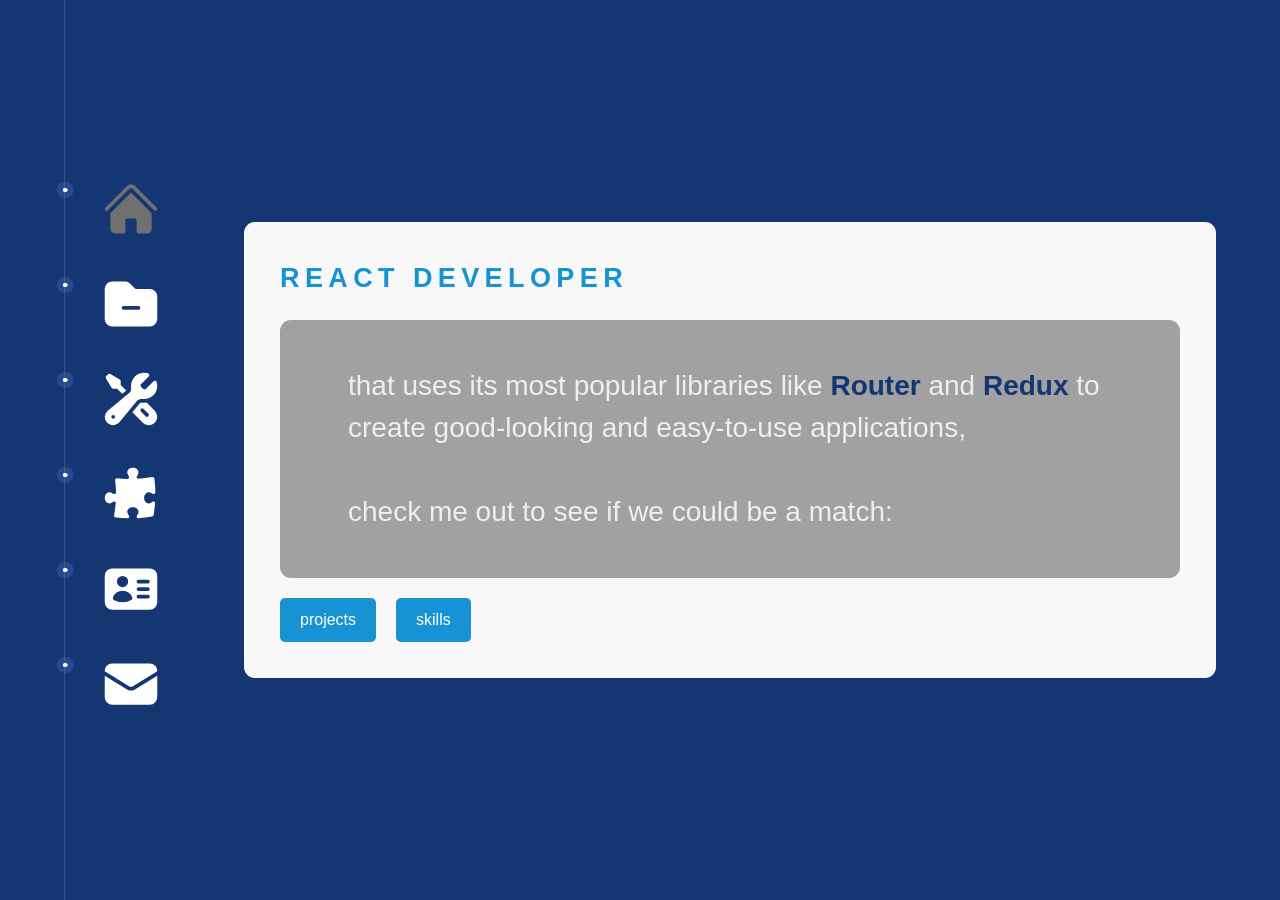
==== index.html @ 2529e538 "all favicons added to match navbar icons" ====
<!DOCTYPE html>
<html lang="en">
  <head>
    <meta charset="UTF-8" />
    <meta name="viewport" content="width=device-width, initial-scale=1.0" />
    <!-- fonts -->
    <link rel="preconnect" href="https://fonts.googleapis.com" />
    <link rel="preconnect" href="https://fonts.gstatic.com" crossorigin />
    <link
      href="https://api.fonts.coollabs.io/css2?family=Outfit:wght@300;400;700&display=swap"
      rel="stylesheet"
    />
    <!-- end of fonts -->
    <!-- favicon -->
    <link rel="icon" type="image/svg+xml" href="./assets/home.svg" />
    <title>home</title>
    <link rel="stylesheet" href="styles.css" />
  </head>
  <body>
    <div class="container">
      <header>
        <nav>
          <ul class="icons-list">
            <!--  -->

            <!-- home nav-icon -->
            <li>
              <a href="#">
                <svg
                  xmlns="http://www.w3.org/2000/svg"
                  viewBox="0 0 24 24"
                  fill="currentColor"
                  class="w-6 h-6 nav-icon current-page"
                >
                  <path
                    d="M11.47 3.84a.75.75 0 011.06 0l8.69 8.69a.75.75 0 101.06-1.06l-8.689-8.69a2.25 2.25 0 00-3.182 0l-8.69 8.69a.75.75 0 001.061 1.06l8.69-8.69z"
                  />
                  <path
                    d="M12 5.432l8.159 8.159c.03.03.06.058.091.086v6.198c0 1.035-.84 1.875-1.875 1.875H15a.75.75 0 01-.75-.75v-4.5a.75.75 0 00-.75-.75h-3a.75.75 0 00-.75.75V21a.75.75 0 01-.75.75H5.625a1.875 1.875 0 01-1.875-1.875v-6.198a2.29 2.29 0 00.091-.086L12 5.43z"
                  />
                </svg>
              </a>
            </li>
            <!-- end of home nav-icon -->

            <!-- projects nav-icon -->
            <li>
              <a href="./pages/projects.html">
                <svg
                  xmlns="http://www.w3.org/2000/svg"
                  viewBox="0 0 24 24"
                  fill="currentColor"
                  class="w-6 h-6 nav-icon"
                >
                  <path
                    fill-rule="evenodd"
                    d="M19.5 21a3 3 0 003-3V9a3 3 0 00-3-3h-5.379a.75.75 0 01-.53-.22L11.47 3.66A2.25 2.25 0 009.879 3H4.5a3 3 0 00-3 3v12a3 3 0 003 3h15zM9 12.75a.75.75 0 000 1.5h6a.75.75 0 000-1.5H9z"
                    clip-rule="evenodd"
                  />
                </svg>
              </a>
            </li>
            <!-- end of projects nav-icon -->

            <!-- skills nav-icon -->
            <li>
              <a href="./pages/skills.html">
                <svg
                  xmlns="http://www.w3.org/2000/svg"
                  viewBox="0 0 24 24"
                  fill="currentColor"
                  class="w-6 h-6 nav-icon"
                >
                  <path
                    fill-rule="evenodd"
                    d="M12 6.75a5.25 5.25 0 016.775-5.025.75.75 0 01.313 1.248l-3.32 3.319c.063.475.276.934.641 1.299.365.365.824.578 1.3.64l3.318-3.319a.75.75 0 011.248.313 5.25 5.25 0 01-5.472 6.756c-1.018-.086-1.87.1-2.309.634L7.344 21.3A3.298 3.298 0 112.7 16.657l8.684-7.151c.533-.44.72-1.291.634-2.309A5.342 5.342 0 0112 6.75zM4.117 19.125a.75.75 0 01.75-.75h.008a.75.75 0 01.75.75v.008a.75.75 0 01-.75.75h-.008a.75.75 0 01-.75-.75v-.008z"
                    clip-rule="evenodd"
                  />
                  <path
                    d="M10.076 8.64l-2.201-2.2V4.874a.75.75 0 00-.364-.643l-3.75-2.25a.75.75 0 00-.916.113l-.75.75a.75.75 0 00-.113.916l2.25 3.75a.75.75 0 00.643.364h1.564l2.062 2.062 1.575-1.297z"
                  />
                  <path
                    fill-rule="evenodd"
                    d="M12.556 17.329l4.183 4.182a3.375 3.375 0 004.773-4.773l-3.306-3.305a6.803 6.803 0 01-1.53.043c-.394-.034-.682-.006-.867.042a.589.589 0 00-.167.063l-3.086 3.748zm3.414-1.36a.75.75 0 011.06 0l1.875 1.876a.75.75 0 11-1.06 1.06L15.97 17.03a.75.75 0 010-1.06z"
                    clip-rule="evenodd"
                  />
                </svg>
              </a>
            </li>
            <!-- end of skills nav-icon -->

            <!-- challenges nav-icon -->
            <li>
              <a href="./pages/challenges.html">
                <svg
                  xmlns="http://www.w3.org/2000/svg"
                  viewBox="0 0 24 24"
                  fill="currentColor"
                  class="w-6 h-6 nav-icon"
                >
                  <path
                    d="M11.25 5.337c0-.355-.186-.676-.401-.959a1.647 1.647 0 01-.349-1.003c0-1.036 1.007-1.875 2.25-1.875S15 2.34 15 3.375c0 .369-.128.713-.349 1.003-.215.283-.401.604-.401.959 0 .332.278.598.61.578 1.91-.114 3.79-.342 5.632-.676a.75.75 0 01.878.645 49.17 49.17 0 01.376 5.452.657.657 0 01-.66.664c-.354 0-.675-.186-.958-.401a1.647 1.647 0 00-1.003-.349c-1.035 0-1.875 1.007-1.875 2.25s.84 2.25 1.875 2.25c.369 0 .713-.128 1.003-.349.283-.215.604-.401.959-.401.31 0 .557.262.534.571a48.774 48.774 0 01-.595 4.845.75.75 0 01-.61.61c-1.82.317-3.673.533-5.555.642a.58.58 0 01-.611-.581c0-.355.186-.676.401-.959.221-.29.349-.634.349-1.003 0-1.035-1.007-1.875-2.25-1.875s-2.25.84-2.25 1.875c0 .369.128.713.349 1.003.215.283.401.604.401.959a.641.641 0 01-.658.643 49.118 49.118 0 01-4.708-.36.75.75 0 01-.645-.878c.293-1.614.504-3.257.629-4.924A.53.53 0 005.337 15c-.355 0-.676.186-.959.401-.29.221-.634.349-1.003.349-1.036 0-1.875-1.007-1.875-2.25s.84-2.25 1.875-2.25c.369 0 .713.128 1.003.349.283.215.604.401.959.401a.656.656 0 00.659-.663 47.703 47.703 0 00-.31-4.82.75.75 0 01.83-.832c1.343.155 2.703.254 4.077.294a.64.64 0 00.657-.642z"
                  />
                </svg>
              </a>
            </li>
            <!-- end of challenges nav-icon -->

            <!-- about nav-icon -->
            <li>
              <a href="./pages/about.html">
                <svg
                  xmlns="http://www.w3.org/2000/svg"
                  viewBox="0 0 24 24"
                  fill="currentColor"
                  class="w-6 h-6 nav-icon"
                >
                  <path
                    fill-rule="evenodd"
                    d="M4.5 3.75a3 3 0 00-3 3v10.5a3 3 0 003 3h15a3 3 0 003-3V6.75a3 3 0 00-3-3h-15zm4.125 3a2.25 2.25 0 100 4.5 2.25 2.25 0 000-4.5zm-3.873 8.703a4.126 4.126 0 017.746 0 .75.75 0 01-.351.92 7.47 7.47 0 01-3.522.877 7.47 7.47 0 01-3.522-.877.75.75 0 01-.351-.92zM15 8.25a.75.75 0 000 1.5h3.75a.75.75 0 000-1.5H15zM14.25 12a.75.75 0 01.75-.75h3.75a.75.75 0 010 1.5H15a.75.75 0 01-.75-.75zm.75 2.25a.75.75 0 000 1.5h3.75a.75.75 0 000-1.5H15z"
                    clip-rule="evenodd"
                  />
                </svg>
              </a>
            </li>
            <!-- end of about nav-icon -->

            <!-- contact nav-icon -->
            <li>
              <a href="./pages/contact.html">
                <svg
                  xmlns="http://www.w3.org/2000/svg"
                  viewBox="0 0 24 24"
                  fill="currentColor"
                  class="w-6 h-6 nav-icon"
                >
                  <path
                    d="M1.5 8.67v8.58a3 3 0 003 3h15a3 3 0 003-3V8.67l-8.928 5.493a3 3 0 01-3.144 0L1.5 8.67z"
                  />
                  <path
                    d="M22.5 6.908V6.75a3 3 0 00-3-3h-15a3 3 0 00-3 3v.158l9.714 5.978a1.5 1.5 0 001.572 0L22.5 6.908z"
                  />
                </svg>
              </a>
            </li>
            <!-- end of contact nav-icon -->
          </ul>
        </nav>
      </header>
      <main>
        <!-- home -->
        <section>
          <!-- home -->
          <div>
            <h1 class="title">react developer</h1>
            <div class="home-container">
              <br />
              <p style="margin-left: 50px; font-size: 28px">
                that uses its most popular libraries like
                <span class="color">Router</span> and
                <span class="color">Redux</span> to create good-looking and
                easy-to-use applications,
                <br />
                <br />
                check me out to see if we could be a match:
              </p>
              <br />
            </div>
            <div class="buttons">
              <a href="./pages/projects.html" class="styled-button">projects</a>
              <a href="./pages/skills.html" class="styled-button">skills</a>
            </div>
          </div>
        </section>
        <!-- end of home -->
      </main>
    </div>
  </body>
</html>
---- styles.css ----
/* social living */

/*  */
:root {
  /* featurerd */
  --clr-sl1: #707070;
  --clr-sl2: #efefef;
  /* hover */
  --clr-sl3: #1792d2;
  /* background */
  --clr-sl4: #143774;
  /* header bg */
  --clr-sl5: #f8f8f8;
  /* title */
  --clr-sl5: #143774;

  /*  */
  --clr-neutral-100: hsla(0, 0%, 100%, 1);
  --clr-primary-800: hsla(229, 47%, 17%, 1);
  --clr-primary-700: hsla(229, 43%, 20%, 1);
  --clr-primary-400: hsla(230, 50%, 58%, 0.3);
  --clr-primary-300: hsla(229, 36%, 39%, 1);
  --clr-primary-200: hsla(229, 21%, 53%, 1);
  --clr-accent-400: hsla(147, 93%, 43%, 1);
  --clr-secondary-400: hsla(229, 78%, 60%, 1);

  --ff-base: "Outfit", sans-serif;

  --fw-regular: 300;
  --fw-semi-bold: 400;
  --fw-bold: 700;

  --fs-200: 0.875rem;
  --fs-300: 1rem;
  --fs-400: 1.125rem;
  --fs-500: 1.375rem;
  --fs-600: 1.75rem;
  --fs-700: 2rem;
}

.accent-second {
  color: var(--clr-secondary-400);
}

* {
  box-sizing: border-box;
}

body {
  margin: 0;
  padding: 0;

  display: flex;
  justify-content: center;

  /* background-color: var(--clr-primary-700);
  color: var(--clr-neutral-100); */
  font-family: var(--ff-base);
  font-size: var(--fs-400);
  font-weight: var(--fw-regular);
  line-height: 1.5;
}

nav {
  height: 100%;
  position: fixed;
  top: 50%;
  transform: translateY(-50%);
}

ul {
  list-style: none;
  display: flex;
  flex-direction: column;
  gap: 1em;
}

p {
  margin: 0;
}

img {
  width: 100%;
  display: block;
}

h2 {
  margin-top: 0;
}

.container {
  width: 90%;
  height: 100vh;
  max-width: 1200px;
  display: grid;
  grid-template-columns: 10em 1fr;
  align-items: center;
}

/* icon */
.icon {
  height: 60px;
  aspect-ratio: 1;
  color: var(--clr-neutral-100);
  transition: all 0.3s;
  /* box-shadow: 0 4px 8px rgba(0, 0, 0, 0.2); */
}
.nav-icon {
  height: 60px;
  aspect-ratio: 1;
  color: var(--clr-neutral-100);
  transition: all 0.3s;
  /* box-shadow: 0 4px 8px rgba(0, 0, 0, 0.2); */
}

.nav-icon:hover,
.current-page {
  fill: #707070;
}

.small {
  height: 30px;
  width: 30px;
}

/* end of icon */

/* icons list */
.icons-list {
  height: 100%;
  border-left: 1px solid var(--clr-primary-300);
  padding: 0;
  margin: 0;
  list-style: none;

  display: flex;
  flex-direction: column;
  justify-content: center;
  gap: 1.5em;
}
.icons-list > li {
  position: relative;
  padding-left: 2em;
}
.icons-list > li::after {
  content: "";
  position: absolute;
  top: 0.5em;
  left: 0;
  width: 0.25em;
  aspect-ratio: 1;
  transform: translateX(-50%);
  outline: 0.35em solid var(--clr-primary-400);
  border-radius: 50%;
  background: var(--clr-neutral-100);
}
/* end of icon list */

/* texts */

.page-title {
  font-size: var(--fs-700);
  text-transform: uppercase;
  margin: 0;
  line-height: 1;
}
/* end of texts */

/* .content {
  border-radius: 0.5rem;
  padding: 2rem;
  background: var(--clr-primary-800);
} */
.accent {
  color: var(--clr-accent-400);
  font-weight: var(--fw-bold);
  letter-spacing: 0.2em;
}

/* BUTTON */

.styled-button {
  background-color: #1792d2;
  border: none;
  color: white;
  padding: 10px 20px;
  text-align: center;
  text-decoration: none;
  display: inline-block;
  font-size: 16px;
  cursor: pointer;
  border-radius: 5px;
  transition: background-color 0.3s ease;
}
.styled-button:hover {
  background-color: #143774;
}

/* PROJECTS */

/* .cards-list {
  display: flex;
  flex-direction: row;
  justify-content: space-between;
  border: 1px solid green;
} */
/* .card-item {
  text-align: center;
  height: 30%;
  border: 1px solid red;
  border-radius: 11px;
} */
/* .card {
  margin: 10px 0;
} */
/*  */
.project-icons-list {
  padding: 0;
  margin: 0;
  display: flex;
  flex-direction: row;
}

/* .project-icons-list li {
  margin: 0;
  padding: 0;
} */

/* end of PROJECTS */

.buttons {
  display: flex;
  gap: 20px;
}
/* test run */

/* .content {
  border: 1px solid yellow;
} */

body {
  /* background-color: white;
  color: #707070; */
}

.card {
  text-align: center;

  /* border-radius: 11px; */
}

/* 320 x 180 */
.card-image {
  width: 12rem;
  height: 12rem;
  padding: 1em;
  background-position: center;
  background-size: contain;
  color: red;
  border-radius: 11px;
  /* overflow: hidden; */
  box-shadow: 0 4px 8px rgba(0, 0, 0, 0.2);
}

.budgetBuddy {
  background-image: url("assets/images/budget.png");
}
.cinemate {
  background-image: url("assets/images/cinemate.png");
}
.vanVoyage {
  background-image: url("assets/images/vanVoyage.png");
}

.card-image:hover {
  cursor: pointer;
}

.card-btn {
  padding: 0.3em 1.5em;
  text-transform: uppercase;
  font-size: 0.7rem;
  letter-spacing: 1px;
  /* background-color: #4688fa; */
}

section {
  padding: 2em;
  background-color: #f8f8f8;
  border-radius: 11px;
}

.cards-container {
  border-radius: 11px;
  background-color: #a1a1a1;
  color: #efefef;
  padding: 2em;

  display: flex;
  justify-content: space-evenly;
}
.home-container {
  border-radius: 11px;
  background-color: #a1a1a1;
  color: #efefef;
  padding: 1em;
}

body {
  background-color: #143774;
}

h5 {
  margin-bottom: 0;
}

.title {
  color: #1792d2;
  font-weight: var(--fw-bold);
  text-transform: uppercase;
  letter-spacing: 0.2em;
  /* margin-bottom: 20px; */
  margin-top: 0;
}
.color {
  color: #143774;
  font-weight: var(--fw-bold);
}

.buttons {
  margin-top: 20px;
}

/* 
  --clr-sl1: #707070;
  --clr-sl2: #efefef;
  --clr-sl3: #1792d2;
  --clr-sl4: #143774;
  --clr-sl5: #f8f8f8;
*/
.skills-container {
  border-radius: 11px;
  background-color: #a1a1a1;
  color: #efefef;
  padding: 1em;
  /* width: fit-content; */
}

section {
  /* width: fit-content; */
}
/* SKILLS */
.skills-list {
  /* border: 1px solid red; */
  display: flex;
  flex-direction: row;
  width: fit-content;
  /* justify-content: center; */
}
.skills-list li {
  display: flex;
  flex-direction: column;
  align-items: center;
}
/* end of SKILLS */

.icon:hover {
  scale: 1.2;
}
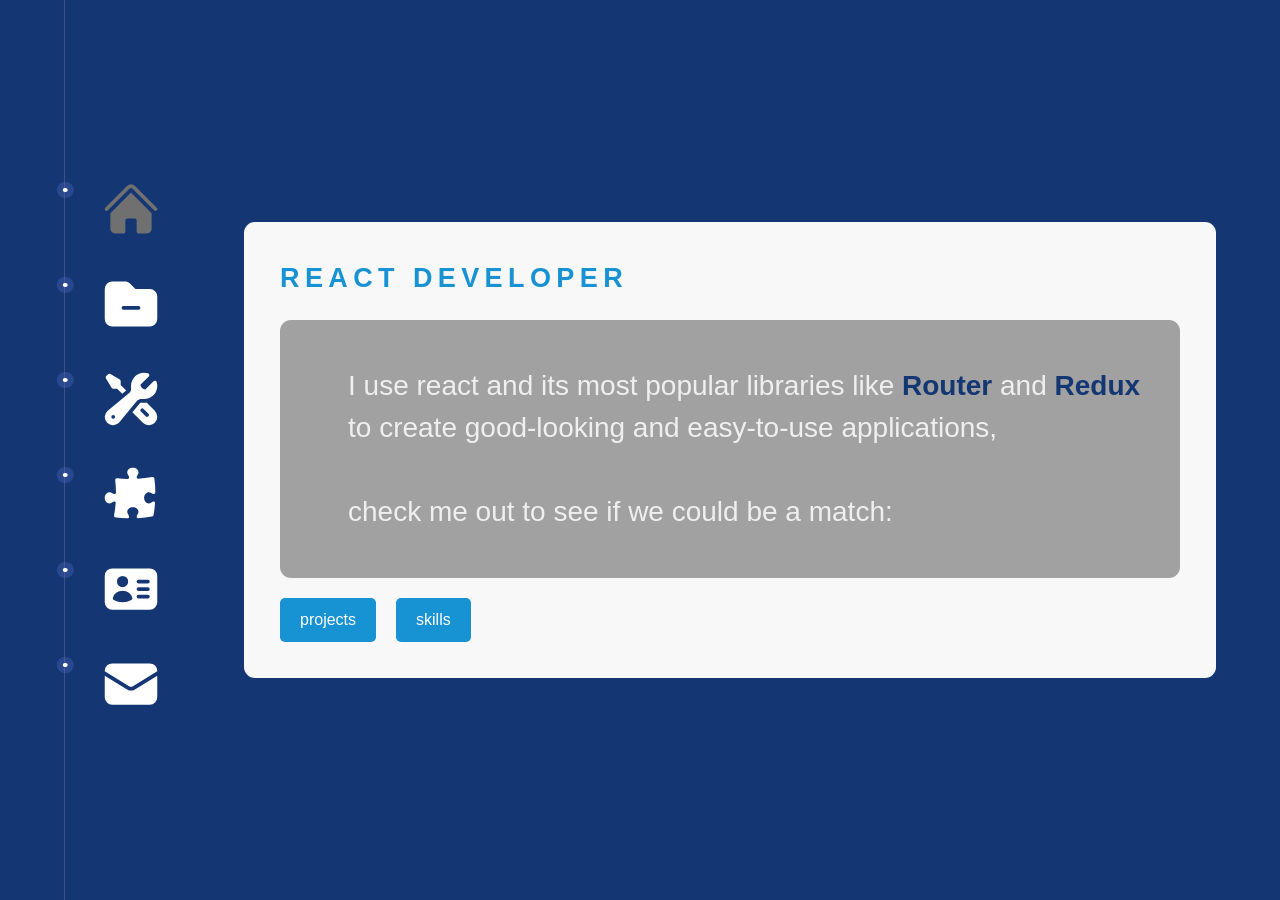
==== commit 98428cff: "minor overall changes" ====
--- a/index.html
+++ b/index.html
@@ -156,7 +156,7 @@
             <div class="home-container">
               <br />
               <p style="margin-left: 50px; font-size: 28px">
-                that uses its most popular libraries like
+                I use react and its most popular libraries like
                 <span class="color">Router</span> and
                 <span class="color">Redux</span> to create good-looking and
                 easy-to-use applications,
--- a/styles.css
+++ b/styles.css
@@ -256,10 +256,19 @@
   padding: 1em;
   background-position: center;
   background-size: contain;
-  color: red;
   border-radius: 11px;
   /* overflow: hidden; */
   box-shadow: 0 4px 8px rgba(0, 0, 0, 0.2);
+  transition: all 0.3s;
+}
+
+.card-image:hover {
+  /* opacity: 0.8; */
+  scale: 1.1;
+}
+.modals {
+  position: relative;
+  z-index: 999;
 }
 
 .budgetBuddy {
@@ -367,3 +376,35 @@
 .icon:hover {
   scale: 1.2;
 }
+
+/* MODALS */
+/* Styles for the overlay */
+.overlay {
+  display: none;
+  position: fixed;
+  top: 0;
+  left: 0;
+  width: 100%;
+  height: 100%;
+  background-color: rgba(0, 0, 0, 0.7);
+  align-items: center;
+  justify-content: center;
+}
+
+/* Styles for the modal */
+.modal {
+  background-color: #f47e7e;
+  padding: 15rem;
+  border-radius: 5px;
+  box-shadow: 0 0 10px rgba(0, 0, 0, 0.3);
+  position: relative; /* Added position:relative to ensure close button is positioned correctly */
+}
+
+/* Close button style */
+.close {
+  cursor: pointer;
+  position: absolute;
+  top: 10px;
+  right: 10px;
+}
+/* MODALS */
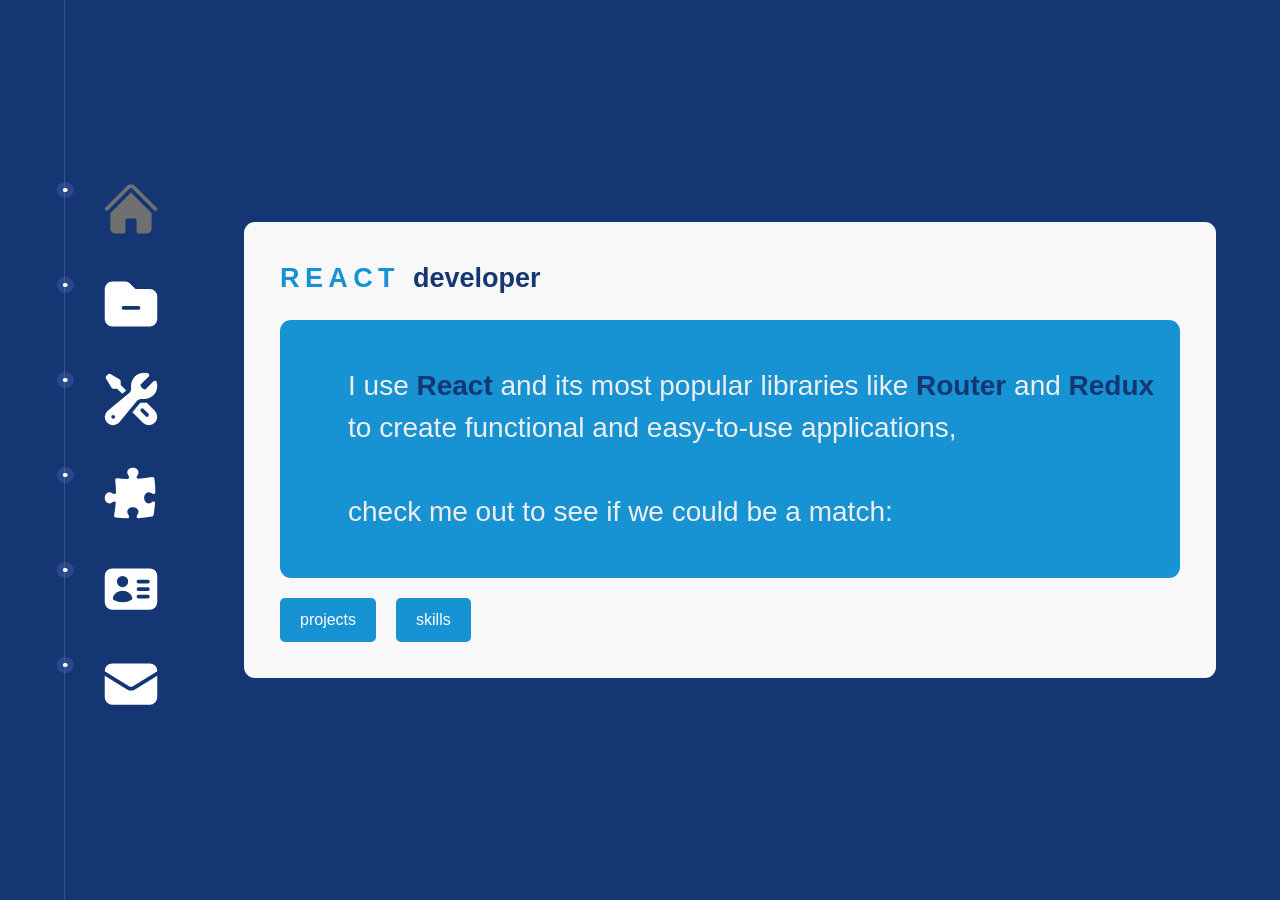
==== commit 389823c3: "about wording completed." ====
--- a/index.html
+++ b/index.html
@@ -152,13 +152,13 @@
         <section>
           <!-- home -->
           <div>
-            <h1 class="title">react developer</h1>
+            <h1 class="color"><span class="title">react </span>developer</h1>
             <div class="home-container">
               <br />
               <p style="margin-left: 50px; font-size: 28px">
-                I use react and its most popular libraries like
-                <span class="color">Router</span> and
-                <span class="color">Redux</span> to create good-looking and
+                I use <span class="color">React</span> and its most popular
+                libraries like <span class="color">Router</span> and
+                <span class="color">Redux</span> to create functional and
                 easy-to-use applications,
                 <br />
                 <br />
--- a/styles.css
+++ b/styles.css
@@ -266,10 +266,6 @@
   /* opacity: 0.8; */
   scale: 1.1;
 }
-.modals {
-  position: relative;
-  z-index: 999;
-}
 
 .budgetBuddy {
   background-image: url("assets/images/budget.png");
@@ -299,9 +295,11 @@
   border-radius: 11px;
 }
 
-.cards-container {
-  border-radius: 11px;
-  background-color: #a1a1a1;
+.projects-container {
+  border-radius: 11px;
+  background-color: #1792d2;
+
+  /* background-color: #a1a1a1; */
   color: #efefef;
   padding: 2em;
 
@@ -310,7 +308,9 @@
 }
 .home-container {
   border-radius: 11px;
-  background-color: #a1a1a1;
+  /* background-color: #a1a1a1; */
+  background-color: #1792d2;
+
   color: #efefef;
   padding: 1em;
 }
@@ -319,6 +319,9 @@
   background-color: #143774;
 }
 
+h1 {
+  margin-top: 0;
+}
 h5 {
   margin-bottom: 0;
 }
@@ -350,6 +353,8 @@
 .skills-container {
   border-radius: 11px;
   background-color: #a1a1a1;
+  background-color: #1792d2;
+
   color: #efefef;
   padding: 1em;
   /* width: fit-content; */
@@ -392,19 +397,27 @@
 }
 
 /* Styles for the modal */
-.modal {
-  background-color: #f47e7e;
-  padding: 15rem;
-  border-radius: 5px;
-  box-shadow: 0 0 10px rgba(0, 0, 0, 0.3);
-  position: relative; /* Added position:relative to ensure close button is positioned correctly */
-}
 
 /* Close button style */
 .close {
+  margin-right: 15px;
   cursor: pointer;
   position: absolute;
   top: 10px;
   right: 10px;
 }
 /* MODALS */
+
+.modals {
+  position: relative;
+  z-index: 999;
+}
+
+.modal {
+  width: 600px;
+  background-color: white;
+  padding: 5rem;
+  border-radius: 5px;
+  box-shadow: 0 0 10px rgba(0, 0, 0, 0.3);
+  position: relative; /* Added position:relative to ensure close button is positioned correctly */
+}
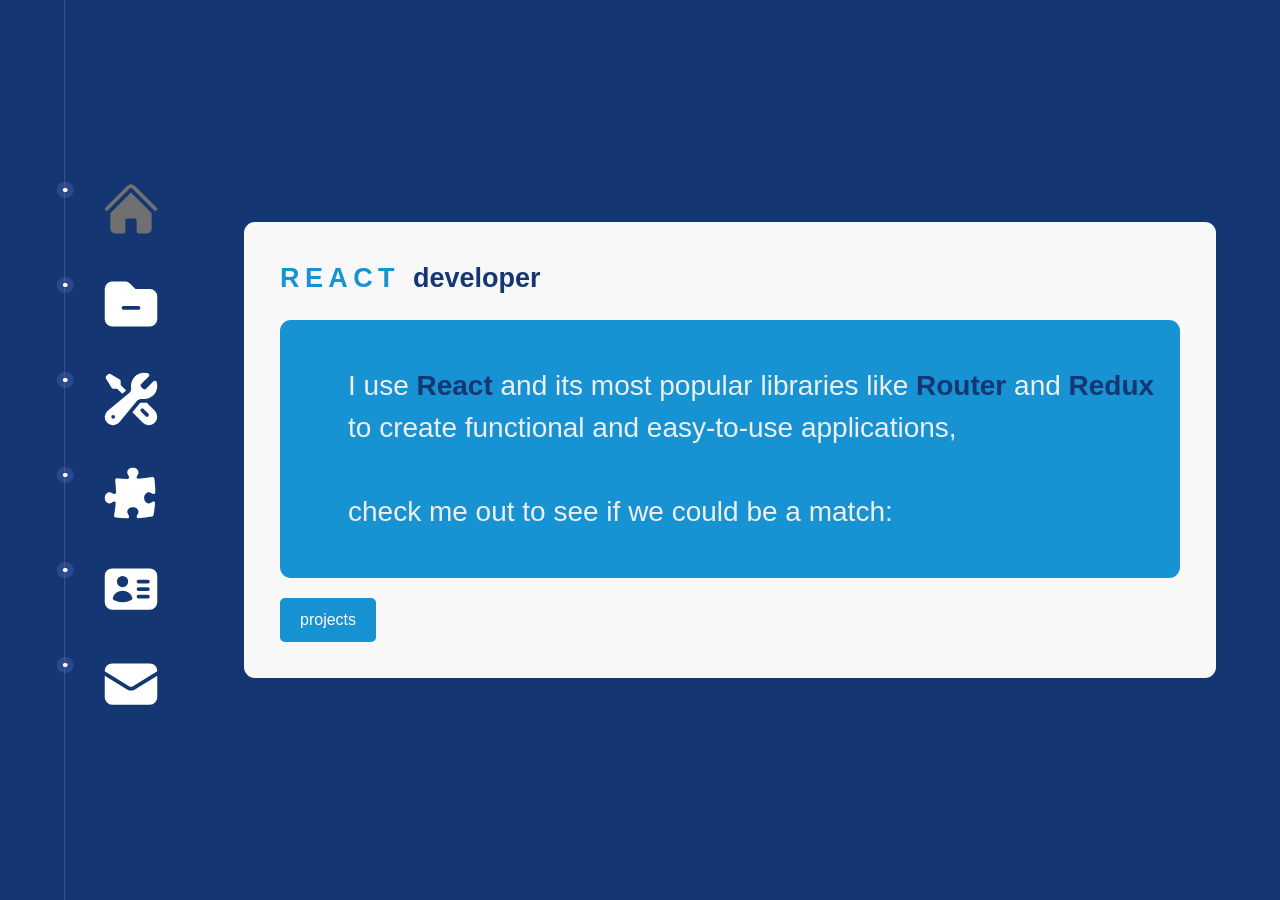
==== commit 6d6dd22a: "buttons added to each section to navigate to the following one" ====
--- a/index.html
+++ b/index.html
@@ -168,7 +168,6 @@
             </div>
             <div class="buttons">
               <a href="./pages/projects.html" class="styled-button">projects</a>
-              <a href="./pages/skills.html" class="styled-button">skills</a>
             </div>
           </div>
         </section>
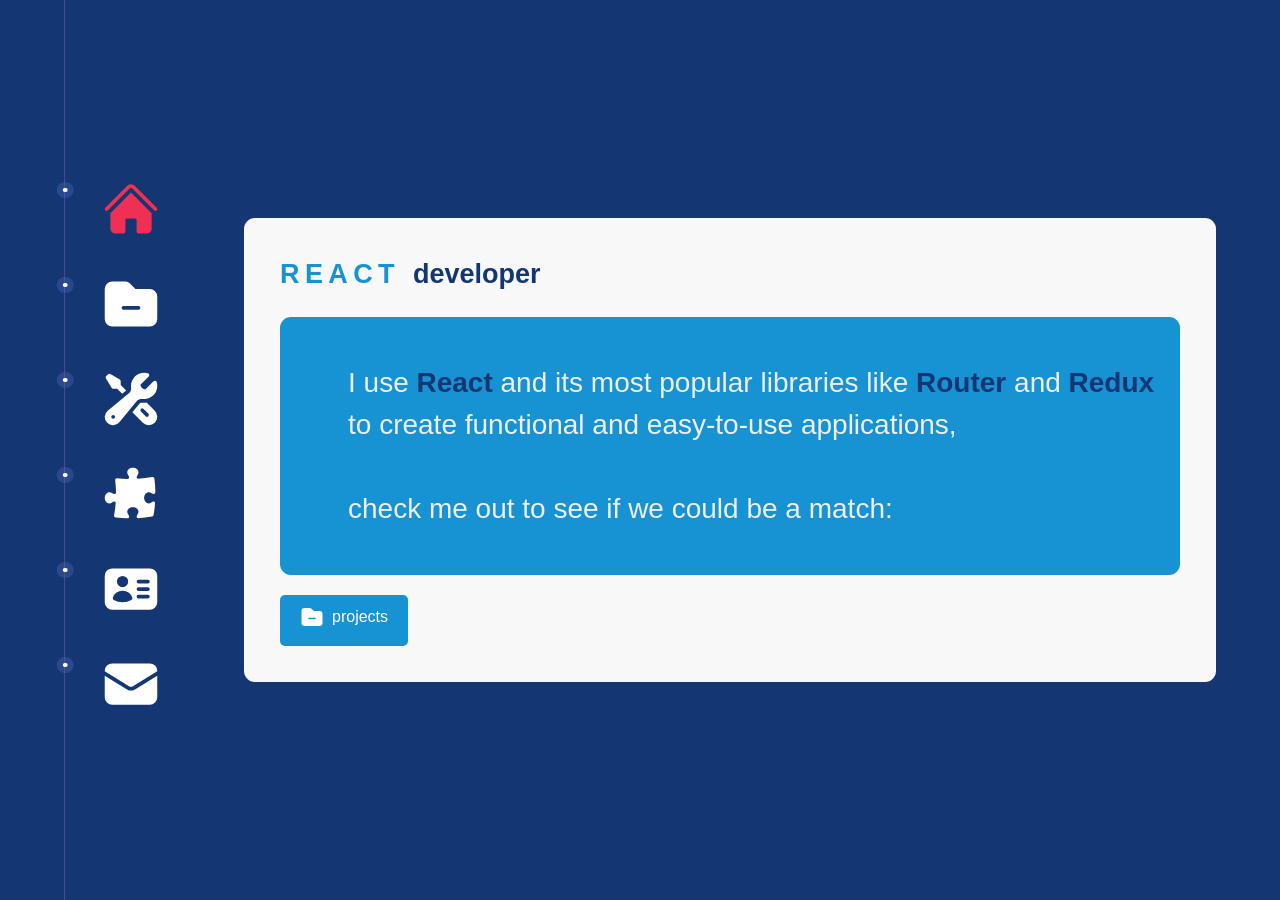
==== commit 46a1213d: "btn icons added" ====
--- a/index.html
+++ b/index.html
@@ -167,7 +167,24 @@
               <br />
             </div>
             <div class="buttons">
-              <a href="./pages/projects.html" class="styled-button">projects</a>
+              <a href="./pages/projects.html" class="styled-button">
+                <div class="btnIcon-text">
+                  <span>
+                    <svg
+                      xmlns="http://www.w3.org/2000/svg"
+                      viewBox="0 0 24 24"
+                      class="w-6 h-6 btn-icon"
+                      fill="#143774"
+                      width="24px"
+                    >
+                      <path
+                        fill-rule="evenodd"
+                        d="M19.5 21a3 3 0 003-3V9a3 3 0 00-3-3h-5.379a.75.75 0 01-.53-.22L11.47 3.66A2.25 2.25 0 009.879 3H4.5a3 3 0 00-3 3v12a3 3 0 003 3h15zM9 12.75a.75.75 0 000 1.5h6a.75.75 0 000-1.5H9z"
+                        clip-rule="evenodd"
+                      /></svg></span
+                  ><span>projects</span>
+                </div>
+              </a>
             </div>
           </div>
         </section>
--- a/styles.css
+++ b/styles.css
@@ -115,7 +115,7 @@
 
 .nav-icon:hover,
 .current-page {
-  fill: #707070;
+  fill: #ef3054;
 }
 
 .small {
@@ -231,6 +231,7 @@
 .buttons {
   display: flex;
   gap: 20px;
+  /* transition: all 0.3s; */
 }
 /* test run */
 
@@ -421,3 +422,18 @@
   box-shadow: 0 0 10px rgba(0, 0, 0, 0.3);
   position: relative; /* Added position:relative to ensure close button is positioned correctly */
 }
+
+/* BTN ICONS */
+.btn-icon {
+  height: 24px;
+  width: 24px;
+  fill: white;
+  /* transition: all 0.3s; */
+}
+
+.btnIcon-text {
+  display: flex;
+  gap: 0.5em;
+}
+
+/* BTN ICONS */
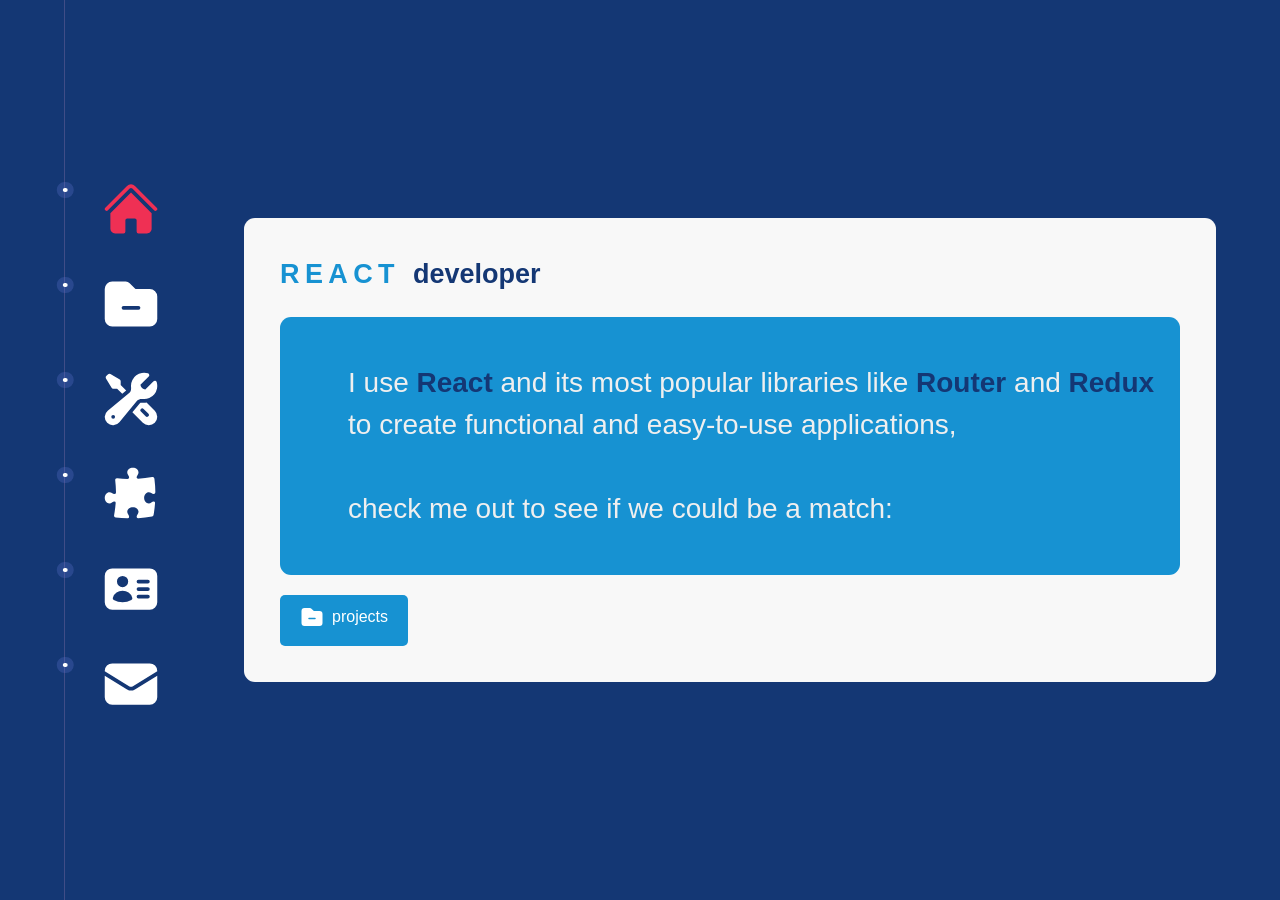
==== commit 922b29e3: "favicons added with accent colour" ====
--- a/index.html
+++ b/index.html
@@ -12,7 +12,7 @@
     />
     <!-- end of fonts -->
     <!-- favicon -->
-    <link rel="icon" type="image/svg+xml" href="./assets/home.svg" />
+    <link rel="icon" type="image/svg+xml" href="./assets/favicons/home.svg" />
     <title>home</title>
     <link rel="stylesheet" href="styles.css" />
   </head>
--- a/styles.css
+++ b/styles.css
@@ -437,3 +437,11 @@
 }
 
 /* BTN ICONS */
+
+/* favicons */
+.favicons {
+  height: 24px;
+  width: 24px;
+  fill: #ef3054;
+}
+/* favicons */
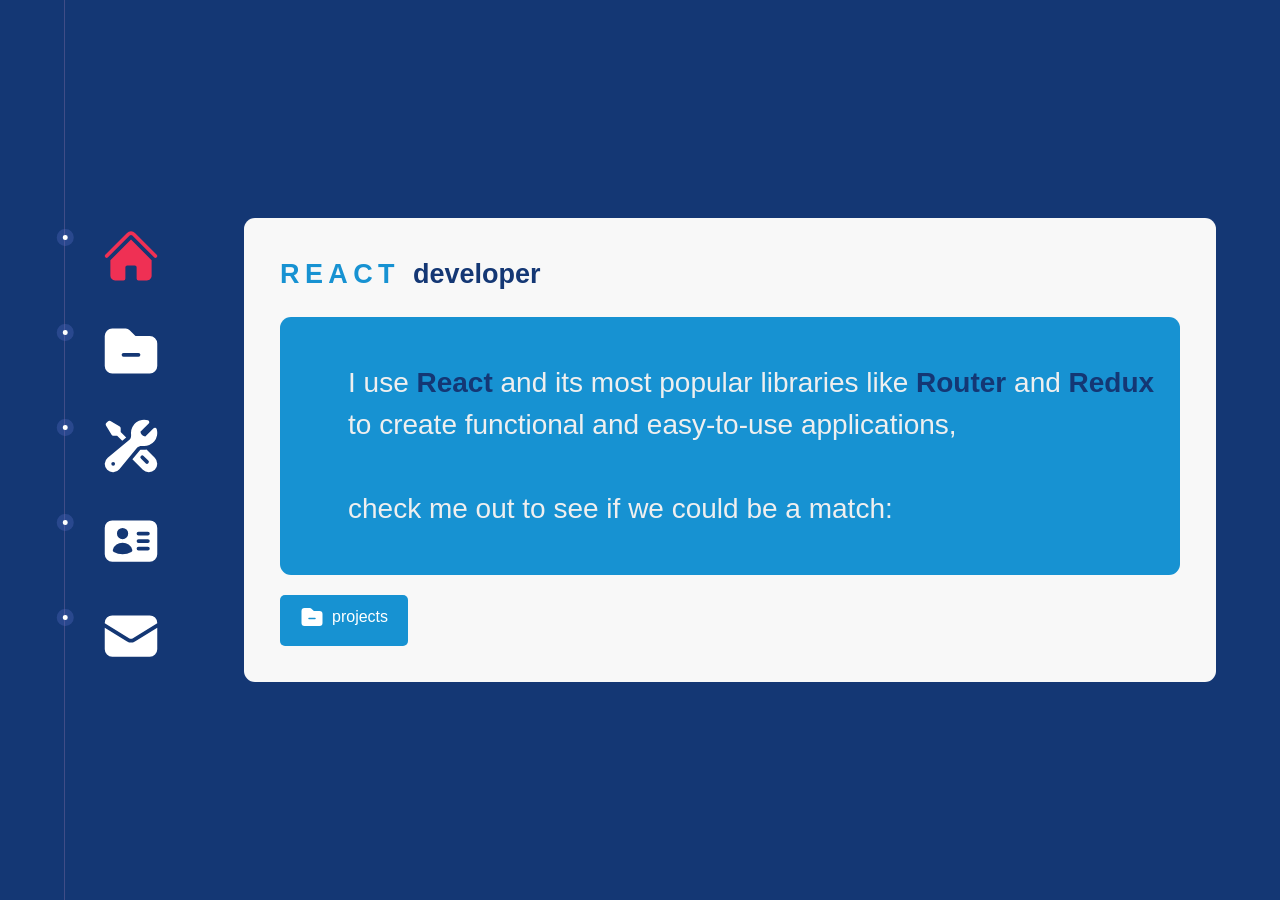
==== commit 82a674f7: "challenges section removed." ====
--- a/index.html
+++ b/index.html
@@ -90,7 +90,7 @@
             <!-- end of skills nav-icon -->
 
             <!-- challenges nav-icon -->
-            <li>
+            <!-- <li>
               <a href="./pages/challenges.html">
                 <svg
                   xmlns="http://www.w3.org/2000/svg"
@@ -103,7 +103,7 @@
                   />
                 </svg>
               </a>
-            </li>
+            </li> -->
             <!-- end of challenges nav-icon -->
 
             <!-- about nav-icon -->
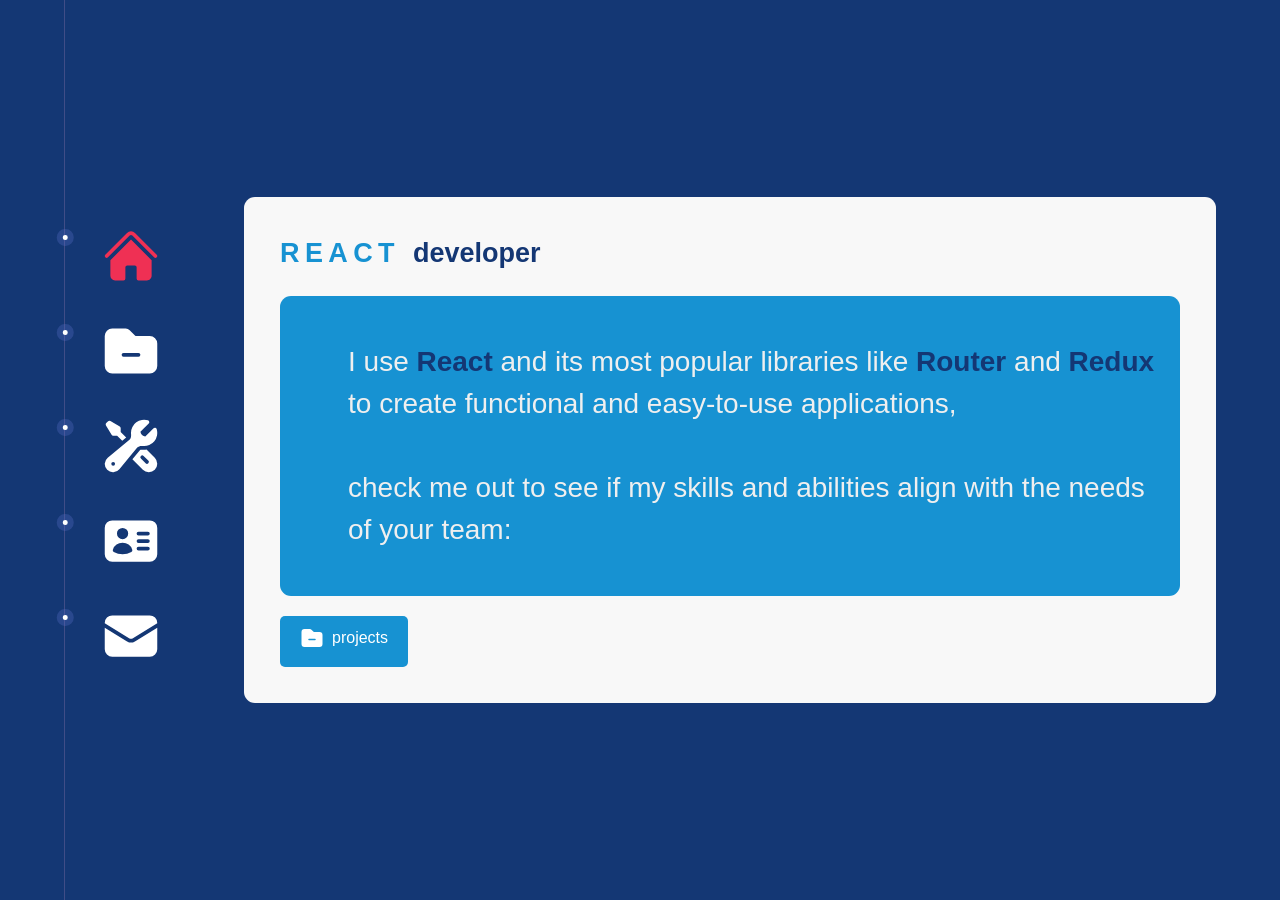
==== commit 40bc4582: "project 2 link updated: new repository" ====
--- a/index.html
+++ b/index.html
@@ -162,7 +162,8 @@
                 easy-to-use applications,
                 <br />
                 <br />
-                check me out to see if we could be a match:
+                check me out to see if my skills and abilities align with the
+                needs of your team:
               </p>
               <br />
             </div>
